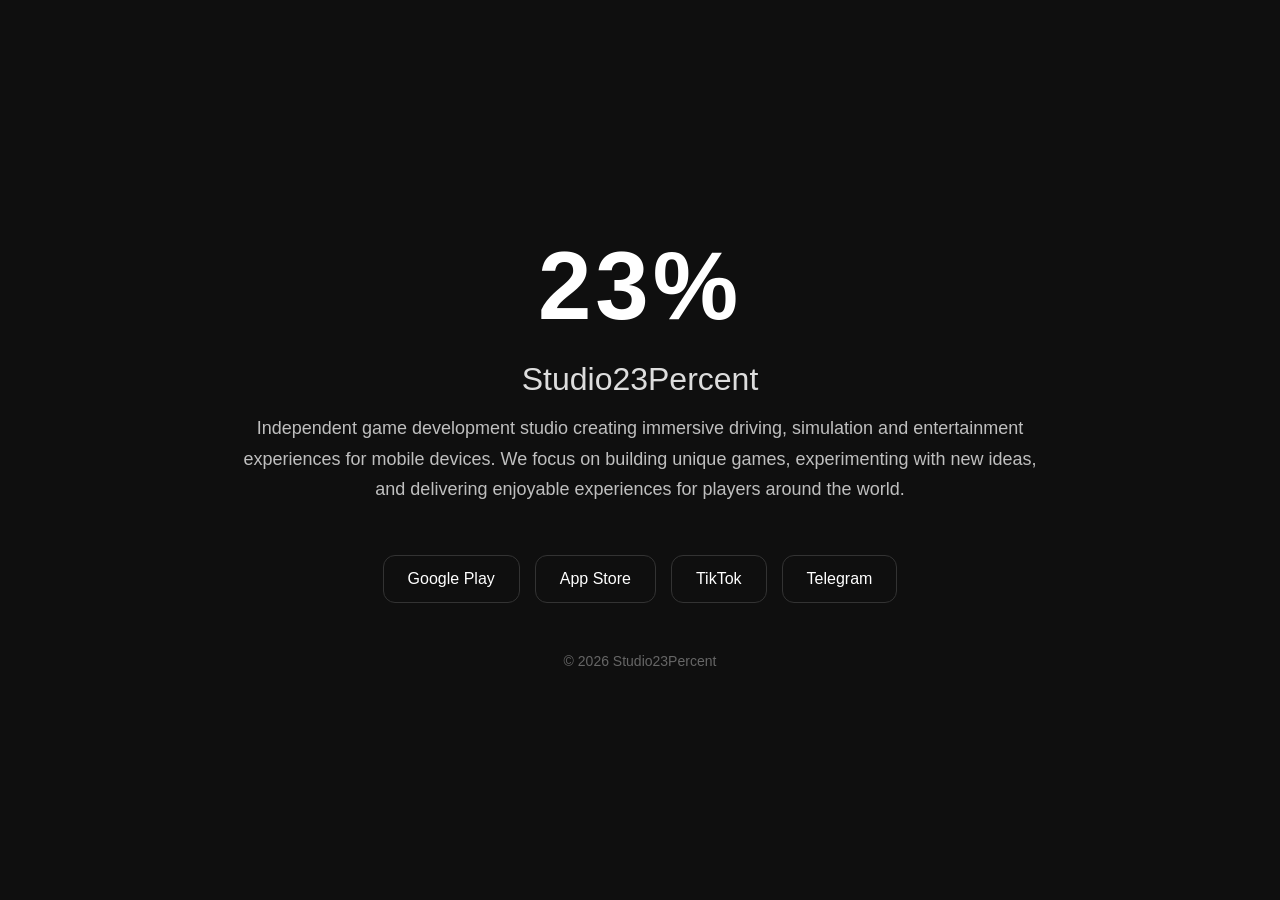
==== index.html @ ce6d324a "Create index.html for Studio23Percent website This file contains the HTML structure for the Studio23" ====
<!DOCTYPE html>
<html lang="en">
<head>
    <meta charset="UTF-8">
    <meta name="viewport" content="width=device-width, initial-scale=1.0">
    <title>Studio23Percent</title>

    <style>
        *{
            margin:0;
            padding:0;
            box-sizing:border-box;
        }

        body{
            background:#0f0f0f;
            color:white;
            font-family:Arial, Helvetica, sans-serif;
            min-height:100vh;
            display:flex;
            justify-content:center;
            align-items:center;
            text-align:center;
            padding:30px;
        }

        .container{
            max-width:800px;
        }

        .logo{
            font-size:96px;
            font-weight:900;
            letter-spacing:4px;
            margin-bottom:20px;
        }

        .studio{
            font-size:32px;
            margin-bottom:15px;
            color:#dddddd;
        }

        .description{
            font-size:18px;
            line-height:1.7;
            color:#bfbfbf;
            margin-bottom:50px;
        }

        .links{
            display:flex;
            flex-wrap:wrap;
            justify-content:center;
            gap:15px;
        }

        .links a{
            text-decoration:none;
            color:white;
            border:1px solid #333;
            padding:14px 24px;
            border-radius:12px;
            transition:0.2s;
        }

        .links a:hover{
            background:#1f1f1f;
            border-color:#666;
        }

        footer{
            margin-top:50px;
            color:#666;
            font-size:14px;
        }
    </style>
</head>
<body>

<div class="container">

    <div class="logo">23%</div>

    <div class="studio">Studio23Percent</div>

    <div class="description">
        Independent game development studio creating immersive driving,
        simulation and entertainment experiences for mobile devices.
        We focus on building unique games, experimenting with new ideas,
        and delivering enjoyable experiences for players around the world.
    </div>

    <div class="links">

        <a href="https://play.google.com/store/apps/details?id=com.company23.outscape">
            Google Play
        </a>

        <a href="https://apps.apple.com/app/outscape-car-simulator/id6764816410">
            App Store
        </a>

        <a href="https://www.tiktok.com/@outscape.23?_r=1&_t=ZS-96wCC42JVV1">
            TikTok
        </a>

        <a href="https://t.me/outscape">
            Telegram
        </a>

    </div>

    <footer>
        © 2026 Studio23Percent
    </footer>

</div>

</body>
</html>
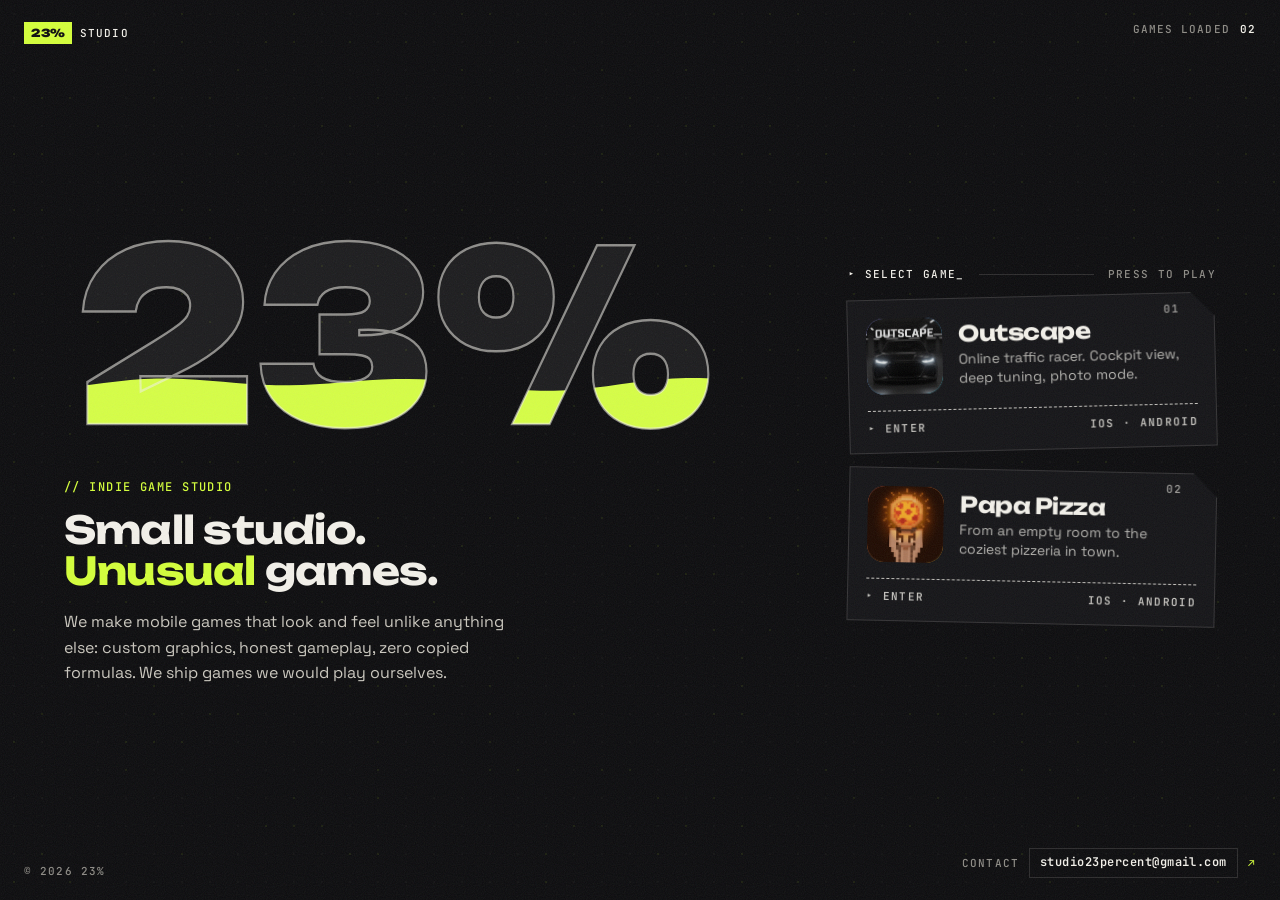
==== commit dc05bed5: "Add files via upload" ====
--- a/index.html
+++ b/index.html
@@ -1,121 +1,62 @@
-<!DOCTYPE html>
+<!doctype html>
 <html lang="en">
 <head>
-    <meta charset="UTF-8">
-    <meta name="viewport" content="width=device-width, initial-scale=1.0">
-    <title>Studio23Percent</title>
+  <meta charset="utf-8">
+  <meta name="viewport" content="width=device-width, initial-scale=1">
+  <title>23% — indie game studio</title>
+  <meta name="description" content="23% is a tiny indie game studio chasing unusual graphics and mechanics. Games: Outscape, Papa Pizza.">
+  <meta name="theme-color" content="#0c0c0e">
+  <meta property="og:title" content="23% — indie game studio">
+  <meta property="og:description" content="Small studio. Unusual games. 23% is a small indie game studio looking for unusual solutions in graphics and gameplay.">
+  <meta property="og:type" content="website">
+  <link rel="icon" href="assets/img/favicon.svg" type="image/svg+xml">
+  <link rel="preconnect" href="https://fonts.googleapis.com">
+  <link rel="preconnect" href="https://fonts.gstatic.com" crossorigin>
+  <link href="https://fonts.googleapis.com/css2?family=JetBrains+Mono:wght@500;600&family=Space+Grotesk:wght@400;500;600&family=Unbounded:wght@600;700;900&display=swap" rel="stylesheet">
+  <link rel="stylesheet" href="assets/css/style.css">
+  <script src="assets/js/games.js"></script>
+  <script src="assets/js/common.js"></script>
+</head>
+<body class="home-page" data-root="">
+  <div class="wipe is-intro" aria-hidden="true"></div>
+  <canvas class="dots" id="dots" aria-hidden="true"></canvas>
 
-    <style>
-        *{
-            margin:0;
-            padding:0;
-            box-sizing:border-box;
-        }
+  <div class="hud hud--tl"><span class="logo"><b>23%</b> studio</span></div>
+  <div class="hud hud--tr"><span>Games loaded</span><b id="count">02</b></div>
+  <div class="hud hud--bl">
+    <span>© <span class="year">2026</span> 23%</span>
+  </div>
+  <div class="hud hud--br">
+    <a class="mail" href="mailto:studio23percent@gmail.com"><span>Contact</span><b>studio23percent@gmail.com</b><i aria-hidden="true">↗</i></a>
+  </div>
 
-        body{
-            background:#0f0f0f;
-            color:white;
-            font-family:Arial, Helvetica, sans-serif;
-            min-height:100vh;
-            display:flex;
-            justify-content:center;
-            align-items:center;
-            text-align:center;
-            padding:30px;
-        }
+  <main class="stage" id="stage">
+    <h1 class="sr-only">23% — indie game studio</h1>
 
-        .container{
-            max-width:800px;
-        }
+    <svg class="mark" id="mark" viewBox="0 0 1000 360" role="img" aria-label="23%">
+      <defs>
+        <clipPath id="liquid"><path id="wave" d="M0 360H1000V360H0Z"/></clipPath>
+      </defs>
+      <text class="mark-fill" x="20" y="330" textLength="960" lengthAdjust="spacingAndGlyphs" clip-path="url(#liquid)">23%</text>
+      <text class="mark-outline" x="20" y="330" textLength="960" lengthAdjust="spacingAndGlyphs">23%</text>
+    </svg>
 
-        .logo{
-            font-size:96px;
-            font-weight:900;
-            letter-spacing:4px;
-            margin-bottom:20px;
-        }
-
-        .studio{
-            font-size:32px;
-            margin-bottom:15px;
-            color:#dddddd;
-        }
-
-        .description{
-            font-size:18px;
-            line-height:1.7;
-            color:#bfbfbf;
-            margin-bottom:50px;
-        }
-
-        .links{
-            display:flex;
-            flex-wrap:wrap;
-            justify-content:center;
-            gap:15px;
-        }
-
-        .links a{
-            text-decoration:none;
-            color:white;
-            border:1px solid #333;
-            padding:14px 24px;
-            border-radius:12px;
-            transition:0.2s;
-        }
-
-        .links a:hover{
-            background:#1f1f1f;
-            border-color:#666;
-        }
-
-        footer{
-            margin-top:50px;
-            color:#666;
-            font-size:14px;
-        }
-    </style>
-</head>
-<body>
-
-<div class="container">
-
-    <div class="logo">23%</div>
-
-    <div class="studio">Studio23Percent</div>
-
-    <div class="description">
-        Independent game development studio creating immersive driving,
-        simulation and entertainment experiences for mobile devices.
-        We focus on building unique games, experimenting with new ideas,
-        and delivering enjoyable experiences for players around the world.
+    <div class="intro">
+      <p class="eyebrow">// indie game studio</p>
+      <p class="statement">Small studio.<br><span class="hl">Unusual</span> games.</p>
+      <p class="lede">We make mobile games that look and feel unlike anything else: custom graphics, honest gameplay, zero copied formulas. We ship games we would play ourselves.</p>
     </div>
 
-    <div class="links">
+    <section class="select" aria-labelledby="selectTitle">
+      <div class="select-head">
+        <span id="selectTitle">▸ Select game<span class="blink">_</span></span>
+        <span class="rule"></span>
+        <span>Press to play</span>
+      </div>
+      <div class="carts" id="carts"></div>
+    </section>
+  </main>
 
-        <a href="https://play.google.com/store/apps/details?id=com.company23.outscape">
-            Google Play
-        </a>
-
-        <a href="https://apps.apple.com/app/outscape-car-simulator/id6764816410">
-            App Store
-        </a>
-
-        <a href="https://www.tiktok.com/@outscape.23?_r=1&_t=ZS-96wCC42JVV1">
-            TikTok
-        </a>
-
-        <a href="https://t.me/outscape">
-            Telegram
-        </a>
-
-    </div>
-
-    <footer>
-        © 2026 Studio23Percent
-    </footer>
-
-</div>
-
+  <script src="assets/js/main.js"></script>
 </body>
 </html>
--- a/assets/css/style.css
+++ b/assets/css/style.css
@@ -0,0 +1,656 @@
+/* =====================================================================
+   23% — indie game studio
+   ===================================================================== */
+:root {
+  --bg: #0c0c0e;
+  --panel: #141417;
+  --ink: #f3f1ea;
+  --ink-soft: #cbc8bf;
+  --muted: #8e8c86;
+  --line: rgba(243, 241, 234, .14);
+  --lime: #d4ff3a;
+  --accent: var(--lime);
+  --accent-2: #ff5c39;
+  --game-bg: #0c0c0e;
+  --font-display: "Unbounded", "Arial Black", system-ui, sans-serif;
+  --font-body: "Space Grotesk", system-ui, sans-serif;
+  --font-mono: "JetBrains Mono", ui-monospace, monospace;
+  --ease: cubic-bezier(.7, 0, .2, 1);
+  color-scheme: dark;
+}
+
+*, *::before, *::after { box-sizing: border-box; }
+html { -webkit-text-size-adjust: 100%; }
+body {
+  margin: 0;
+  min-height: 100vh;
+  min-height: 100svh;
+  position: relative;
+  background: var(--bg);
+  color: var(--ink);
+  font: 400 16px/1.6 var(--font-body);
+  -webkit-font-smoothing: antialiased;
+  overflow-x: hidden;
+  overflow-x: clip;
+}
+/* film grain */
+body::after {
+  content: "";
+  position: fixed;
+  inset: 0;
+  z-index: 90;
+  pointer-events: none;
+  opacity: .08;
+  background-image: url("data:image/svg+xml,%3Csvg xmlns='http://www.w3.org/2000/svg' width='160' height='160'%3E%3Cfilter id='n'%3E%3CfeTurbulence type='fractalNoise' baseFrequency='.9' numOctaves='3' stitchTiles='stitch'/%3E%3C/filter%3E%3Crect width='100%25' height='100%25' filter='url(%23n)'/%3E%3C/svg%3E");
+}
+::selection { background: var(--accent); color: #000; }
+a:focus-visible, .mark:focus-visible { outline: 2px solid var(--accent); outline-offset: 4px; }
+.sr-only {
+  position: absolute; width: 1px; height: 1px; padding: 0; margin: -1px;
+  overflow: hidden; clip: rect(0 0 0 0); white-space: nowrap; border: 0;
+}
+
+/* ---------- page transition ---------- */
+.wipe {
+  position: fixed;
+  inset: 0;
+  z-index: 100;
+  pointer-events: none;
+  background: var(--wipe, var(--accent));
+  clip-path: circle(0px at var(--x, 50%) var(--y, 50%));
+  transition: clip-path .6s var(--ease);
+}
+.wipe.is-full { clip-path: circle(150vmax at var(--x, 50%) var(--y, 50%)); }
+.wipe.is-intro { animation: wipe-out .75s .05s var(--ease) both; }
+@keyframes wipe-out {
+  from { clip-path: circle(150vmax at 50% 50%); }
+  to   { clip-path: circle(0px at 50% 50%); }
+}
+
+/* ---------- HUD (corner UI instead of a nav bar) ---------- */
+.hud {
+  position: fixed;
+  z-index: 30;
+  display: flex;
+  align-items: center;
+  gap: 10px;
+  font: 500 11px/1.3 var(--font-mono);
+  letter-spacing: .1em;
+  text-transform: uppercase;
+  color: var(--muted);
+}
+.hud b { color: var(--ink); font-weight: 600; }
+.hud a, a.hud { color: inherit; text-decoration: none; }
+.hud--tl { top: 22px; left: 24px; }
+.hud--tr { top: 22px; right: 24px; }
+.hud--bl { bottom: 22px; left: 24px; flex-direction: column; align-items: flex-start; gap: 4px; }
+.hud--br { bottom: 22px; right: 24px; }
+
+.logo { display: inline-flex; align-items: center; gap: 8px; color: var(--ink); }
+.logo b {
+  display: inline-grid;
+  place-items: center;
+  height: 22px;
+  padding: 0 7px;
+  background: var(--lime);
+  color: #0c0c0e;
+  font: 900 11px/1 var(--font-display);
+  letter-spacing: 0;
+}
+.bar {
+  position: relative;
+  width: 120px;
+  height: 8px;
+  border: 1px solid var(--line);
+  overflow: hidden;
+}
+.bar i { position: absolute; inset: 0 auto 0 0; width: 0; background: var(--lime); }
+.bar::after {
+  content: "";
+  position: absolute;
+  inset: 0;
+  background: repeating-linear-gradient(90deg, transparent 0 11px, var(--bg) 11px 12px);
+}
+/* contact e-mail in the bottom-right corner of the home page */
+.mail { display: inline-flex; align-items: center; gap: 10px; }
+.hud .mail b {
+  padding: 6px 10px;
+  border: 1px solid var(--line);
+  color: var(--ink);
+  font-size: 12px;
+  letter-spacing: .04em;
+  text-transform: none;
+  transition: background .2s ease, color .2s ease, border-color .2s ease;
+}
+.mail i { font-style: normal; color: var(--lime); transition: transform .2s ease; }
+.mail:hover b, .mail:focus-visible b { background: var(--lime); border-color: var(--lime); color: #0c0c0e; }
+.mail:hover i, .mail:focus-visible i { transform: translate(2px, -2px); }
+@media (max-width: 420px) { .mail > span { display: none; } }
+.pct { min-width: 4ch; text-align: right; color: var(--lime) !important; }
+
+/* =====================================================================
+   HOME
+   ===================================================================== */
+.dots { position: fixed; inset: 0; z-index: 0; pointer-events: none; }
+
+.stage {
+  position: relative;
+  z-index: 2;
+  min-height: 100vh;
+  min-height: 100svh;
+  display: grid;
+  grid-template-columns: repeat(12, minmax(0, 1fr));
+  grid-template-rows: auto auto;
+  align-content: center;
+  column-gap: 24px;
+  row-gap: 0;
+  padding: 84px 5vw 92px;
+}
+
+.mark {
+  grid-column: 1 / 8;
+  grid-row: 1;
+  align-self: end;
+  display: block;
+  width: 100%;
+  height: auto;
+  overflow: visible;
+  cursor: pointer;
+  user-select: none;
+  -webkit-tap-highlight-color: transparent;
+}
+.mark text { font-family: var(--font-display); font-weight: 900; font-size: 360px; }
+/* the empty part of the glyphs is a solid dim fill + a clear outline, so "23%" reads
+   as a word even though only the bottom 23% is "filled" with lime */
+.mark-outline {
+  fill: rgba(243, 241, 234, .07);
+  stroke: rgba(243, 241, 234, .55);
+  stroke-width: 2.5;
+  vector-effect: non-scaling-stroke;
+}
+.mark-fill { fill: var(--liquid, var(--lime)); transition: fill .5s ease; }
+
+.intro {
+  grid-column: 1 / 8;
+  grid-row: 2;
+  align-self: start;
+  position: relative;
+  z-index: 1;
+  padding-top: 36px;
+}
+.eyebrow {
+  margin: 0 0 14px;
+  font: 500 12px/1.3 var(--font-mono);
+  letter-spacing: .12em;
+  text-transform: uppercase;
+  color: var(--accent);
+}
+.statement {
+  margin: 0;
+  max-width: 17ch;
+  font: 700 clamp(28px, 3vw, 48px)/1.06 var(--font-display);
+  letter-spacing: -.02em;
+}
+.strike {
+  color: var(--muted);
+  text-decoration: line-through;
+  text-decoration-thickness: .08em;
+}
+.hl { color: var(--lime); }
+.lede { margin: 18px 0 0; max-width: 46ch; color: var(--ink-soft); }
+.lede em { color: var(--ink); font-style: normal; border-bottom: 1px dashed var(--muted); }
+
+.select {
+  grid-column: 9 / -1;
+  grid-row: 1 / 3;
+  align-self: center;
+  position: relative;
+  z-index: 1;
+}
+.select-head {
+  display: flex;
+  align-items: center;
+  gap: 14px;
+  margin-bottom: 16px;
+  font: 500 11px/1 var(--font-mono);
+  letter-spacing: .12em;
+  text-transform: uppercase;
+  color: var(--muted);
+}
+.select-head > span:first-child { color: var(--ink); }
+.select-head .rule { flex: 1; height: 1px; background: var(--line); }
+.blink { animation: blink 1s steps(1) infinite; }
+@keyframes blink { 50% { opacity: 0; } }
+
+.carts {
+  display: grid;
+  grid-template-columns: 1fr;
+  gap: 20px;
+}
+
+/* game "cartridge" */
+.cart {
+  --rot: -1.4deg;
+  position: relative;
+  isolation: isolate;
+  display: grid;
+  grid-template-columns: auto minmax(0, 1fr);
+  gap: 16px;
+  align-items: center;
+  padding: 18px;
+  background: var(--panel);
+  border: 1px solid var(--line);
+  color: var(--ink);
+  text-decoration: none;
+  clip-path: polygon(0 0, calc(100% - 24px) 0, 100% 24px, 100% 100%, 0 100%);
+  transform: perspective(900px) rotate(var(--rot)) rotateX(var(--rx, 0deg)) rotateY(var(--ry, 0deg)) translateY(var(--lift, 0px));
+  transition: transform .25s ease-out, color .3s ease;
+}
+.cart:nth-child(2n) { --rot: 1.2deg; }
+.cart::before {
+  content: "";
+  position: absolute;
+  inset: 0;
+  z-index: -1;
+  background: linear-gradient(115deg, var(--c1), var(--c2));
+  transform: scaleX(0);
+  transform-origin: left;
+  transition: transform .45s var(--ease);
+}
+.cart:hover, .cart:focus-visible { --lift: -6px; color: var(--cink); }
+.cart:hover::before, .cart:focus-visible::before { transform: scaleX(1); }
+.cart:focus-visible { outline-offset: 6px; }
+
+.cart-num {
+  position: absolute;
+  top: 10px;
+  right: 34px;
+  font: 600 11px/1 var(--font-mono);
+  letter-spacing: .1em;
+  opacity: .6;
+}
+.cart-icon { width: 76px; height: 76px; }
+.cart-icon .icon-fallback { font-size: 24px; }
+.cart-body { display: grid; gap: 4px; min-width: 0; }
+.cart-title { font: 700 22px/1.1 var(--font-display); letter-spacing: -.02em; }
+.cart-tag { font-size: 14px; line-height: 1.35; opacity: .72; }
+.cart-go {
+  grid-column: 1 / -1;
+  display: flex;
+  justify-content: space-between;
+  padding-top: 12px;
+  border-top: 1px dashed currentColor;
+  font: 600 11px/1 var(--font-mono);
+  letter-spacing: .12em;
+  text-transform: uppercase;
+  opacity: .8;
+}
+
+/* shared icon tile */
+.icon-tile {
+  position: relative;
+  display: block;
+  flex: none;
+  overflow: hidden;
+  border-radius: 23%;
+  background: #000;
+  box-shadow: inset 0 0 0 1px rgba(255, 255, 255, .12);
+}
+.icon-fallback {
+  position: absolute;
+  inset: 0;
+  display: grid;
+  place-items: center;
+  background:
+    radial-gradient(circle at 30% 25%, rgba(255, 255, 255, .35), transparent 45%),
+    linear-gradient(135deg, var(--c1, var(--accent)), var(--c2, var(--accent-2)));
+  color: rgba(0, 0, 0, .78);
+  font-family: var(--font-display);
+  font-weight: 900;
+  letter-spacing: -.04em;
+}
+.icon-tile img { position: absolute; inset: 0; width: 100%; height: 100%; object-fit: cover; }
+
+/* =====================================================================
+   GAME PAGE
+   ===================================================================== */
+.game-page { background-color: var(--game-bg); }
+/* ---- Fixed background layers (glow, cover art, running title) ----
+   On phones the address bar slides away while scrolling and the visible area changes
+   height. Each layer is as tall as the screen with the bar hidden (lvh) and anchored to
+   the edge of the screen that does NOT move:
+   - Android (bar on top)      -> anchored to the BOTTOM
+   - iPhone/iPad (bar at bottom) -> anchored to the TOP (see @supports block below) */
+.game-page::before {
+  content: "";
+  position: fixed;
+  left: 0;
+  right: 0;
+  bottom: 0;
+  height: 100vh;
+  height: 100lvh;
+  z-index: 0;
+  pointer-events: none;
+  background-image:
+    radial-gradient(70vmax 70vmax at 92% 0%, color-mix(in srgb, var(--accent) 24%, transparent), transparent 60%),
+    radial-gradient(60vmax 60vmax at 0% 100%, color-mix(in srgb, var(--accent-2) 14%, transparent), transparent 60%);
+}
+.cover {
+  position: fixed;
+  left: 0;
+  right: 0;
+  bottom: 0;
+  height: 100vh;
+  height: 100lvh;
+  z-index: 0;
+  pointer-events: none;
+  background: center / cover no-repeat;
+  opacity: 0;
+  transition: opacity 1.2s ease;
+  -webkit-mask-image: linear-gradient(180deg, #000 0%, transparent 85%);
+  mask-image: linear-gradient(180deg, #000 0%, transparent 85%);
+}
+.cover.is-on { opacity: .16; }
+@media (hover: none) {
+  /* the film-grain overlay sits ABOVE all content; on phones the browser sometimes
+     draws it as a dark translucent block while scrolling fast — turn it off there */
+  body::after { content: none; }
+}
+
+.marquee {
+  position: fixed;
+  left: -10vw;
+  right: -10vw;
+  bottom: 50vh;
+  bottom: 50lvh;
+  z-index: 1;
+  overflow: hidden;
+  white-space: nowrap;
+  pointer-events: none;
+  transform: translateY(50%) rotate(-6deg);
+}
+/* iOS (all iPhone browsers are WebKit): address bar is at the bottom -> anchor to top */
+@supports (-webkit-touch-callout: none) {
+  .game-page::before, .cover { top: 0; bottom: auto; }
+  .marquee { top: 50vh; top: 50lvh; bottom: auto; transform: translateY(-50%) rotate(-6deg); }
+}
+.marquee-track {
+  display: inline-flex;
+  animation: marquee 70s linear infinite;
+  font: 900 clamp(120px, 22vw, 340px)/1 var(--font-display);
+  text-transform: uppercase;
+  letter-spacing: -.03em;
+  color: transparent;
+  -webkit-text-stroke: 1.5px color-mix(in srgb, var(--accent) 30%, transparent);
+}
+.marquee-track span { padding-right: .35em; }
+@keyframes marquee { to { transform: translateX(-50%); } }
+
+.hud .back { display: inline-flex; align-items: center; gap: 10px; color: var(--ink); }
+.hud .back:hover { color: var(--accent); }
+.next { flex-direction: column; align-items: flex-end; gap: 4px; }
+.next b { font: 700 14px/1.1 var(--font-display); letter-spacing: -.01em; text-transform: none; transition: color .2s; }
+.next:hover b { color: var(--accent); }
+
+.game {
+  position: relative;
+  z-index: 2;
+  min-height: 100vh;
+  min-height: 100svh;
+  display: flex;
+  flex-direction: column;
+  justify-content: center;
+  gap: 80px;
+  padding: 100px 6vw;
+}
+.game-hero {
+  display: grid;
+  grid-template-columns: minmax(200px, 340px) minmax(0, 620px);
+  gap: clamp(40px, 7vw, 110px);
+  align-items: center;
+  justify-content: center;
+}
+
+.game-art { position: relative; width: 100%; }
+.game-icon {
+  width: 100%;
+  aspect-ratio: 1;
+  transform: perspective(900px) rotateX(var(--rx, 0deg)) rotateY(var(--ry, 0deg)) rotate(-4deg);
+  transition: transform .4s ease-out;
+  box-shadow:
+    0 50px 90px -30px color-mix(in srgb, var(--accent) 75%, transparent),
+    inset 0 0 0 1px rgba(255, 255, 255, .12);
+}
+.game-icon::after {
+  content: "";
+  position: absolute;
+  inset: 0;
+  border-radius: inherit;
+  background: linear-gradient(140deg, rgba(255, 255, 255, .22), transparent 40%);
+  pointer-events: none;
+}
+.game-icon .icon-fallback { font-size: clamp(56px, 9vw, 120px); }
+
+.badge {
+  position: absolute;
+  top: -36px;
+  right: -36px;
+  width: 124px;
+  height: 124px;
+  transform: rotate(8deg);
+}
+.badge circle { fill: var(--accent-2); }
+.badge text { fill: var(--game-bg); }
+.badge-ring {
+  transform-box: view-box;
+  transform-origin: 60px 60px;
+  animation: spin 18s linear infinite;
+}
+.badge-ring text { font: 600 9.5px var(--font-mono); letter-spacing: .12em; }
+.badge-num { font: 900 26px var(--font-display); }
+@keyframes spin { to { transform: rotate(360deg); } }
+
+/* title stays on one line; game.js shrinks it if it doesn't fit the column */
+.game-info { container-type: inline-size; min-width: 0; }
+.game-title {
+  margin: 0;
+  white-space: nowrap;
+  font: 900 clamp(40px, max(5.6vw, 16cqi), 96px)/.95 var(--font-display);
+  letter-spacing: -.035em;
+  text-transform: uppercase;
+  overflow-wrap: break-word;
+}
+.game-tagline {
+  margin: 16px 0 0;
+  font: 500 clamp(18px, 1.6vw, 22px)/1.35 var(--font-body);
+  color: var(--accent);
+}
+.game-desc { margin-top: 18px; max-width: 56ch; color: var(--ink-soft); }
+.game-desc p { margin: 0 0 12px; }
+
+.stores { display: flex; flex-wrap: wrap; gap: 18px; margin-top: 30px; }
+.store {
+  display: inline-flex;
+  align-items: center;
+  gap: 12px;
+  min-width: 210px;
+  padding: 12px 22px 12px 16px;
+  border-radius: 14px;
+  background: var(--accent);
+  color: var(--game-bg);
+  text-decoration: none;
+  box-shadow: 0 6px 0 var(--accent-2);
+  transition: transform .12s ease, box-shadow .12s ease;
+}
+.store:hover { transform: translateY(-2px); box-shadow: 0 8px 0 var(--accent-2); }
+.store:active { transform: translateY(6px); box-shadow: 0 0 0 var(--accent-2); }
+.store svg { width: 28px; height: 28px; flex: none; fill: currentColor; }
+.store-txt { display: grid; }
+.store small {
+  font: 600 10px/1.2 var(--font-mono);
+  letter-spacing: .1em;
+  text-transform: uppercase;
+  opacity: .75;
+}
+.store b { font: 700 18px/1.2 var(--font-display); letter-spacing: -.01em; }
+.store.is-soon {
+  background: transparent;
+  color: var(--muted);
+  box-shadow: none;
+  border: 1.5px dashed var(--line);
+  cursor: default;
+  transform: none;
+}
+
+.socials { display: flex; flex-wrap: wrap; align-items: center; gap: 14px; margin-top: 36px; }
+.socials-label {
+  width: 100%;
+  font: 500 11px/1 var(--font-mono);
+  letter-spacing: .12em;
+  text-transform: uppercase;
+  color: var(--muted);
+}
+.sticker {
+  --r: -2.5deg;
+  display: inline-flex;
+  align-items: center;
+  gap: 10px;
+  padding: 7px 18px 7px 7px;
+  border-radius: 999px;
+  background: var(--ink);
+  color: #111;
+  text-decoration: none;
+  font: 600 15px/1 var(--font-body);
+  transform: rotate(var(--r));
+  box-shadow: 0 10px 24px -12px rgba(0, 0, 0, .8);
+  transition: transform .2s ease;
+}
+.sticker:nth-child(odd) { --r: 2deg; }
+.sticker:hover { transform: rotate(0deg) scale(1.06); }
+.sticker i {
+  display: grid;
+  place-items: center;
+  width: 32px;
+  height: 32px;
+  border-radius: 50%;
+  background: var(--accent);
+  color: var(--game-bg);
+}
+.sticker svg { width: 17px; height: 17px; fill: currentColor; }
+
+.shots { max-width: 1100px; width: 100%; margin: 0 auto; }
+.shots-head { display: flex; align-items: baseline; justify-content: space-between; gap: 16px; }
+.shots-head .eyebrow { margin-bottom: 14px; }
+.shots-count {
+  font: 500 11px/1 var(--font-mono);
+  letter-spacing: .12em;
+  text-transform: uppercase;
+  color: var(--muted);
+}
+.shots-row {
+  display: flex;
+  gap: 16px;
+  overflow-x: auto;
+  scroll-snap-type: x mandatory;
+  overscroll-behavior-x: contain;
+  padding-bottom: 14px;
+  scrollbar-width: thin;
+  scrollbar-color: var(--accent) transparent;
+}
+/* snapping only for touch swipes — with a mouse it fights the wheel */
+@media (hover: hover) and (pointer: fine) {
+  .shots-row { scroll-snap-type: none; }
+}
+.shot {
+  flex: none;
+  width: min(560px, 82vw);
+  padding: 0;
+  border: 1px solid var(--line);
+  border-radius: 16px;
+  overflow: hidden;
+  background: var(--panel);
+  cursor: zoom-in;
+  scroll-snap-align: start;
+  transition: border-color .2s ease, transform .2s ease;
+}
+.shot:hover { border-color: var(--accent); transform: translateY(-3px); }
+.shot:focus-visible { outline: 2px solid var(--accent); outline-offset: 3px; }
+.shot img { display: block; width: 100%; height: auto; aspect-ratio: 16 / 9; object-fit: cover; }
+
+.lightbox {
+  position: fixed;
+  inset: 0;
+  z-index: 95;
+  display: grid;
+  place-items: center;
+  padding: 56px 16px;
+  background: rgba(0, 0, 0, .92);
+}
+.lightbox[hidden] { display: none; }
+.lightbox img {
+  max-width: 100%;
+  max-height: 100%;
+  border-radius: 12px;
+  user-select: none;
+}
+.lb-btn {
+  position: absolute;
+  display: grid;
+  place-items: center;
+  width: 46px;
+  height: 46px;
+  border: 1px solid var(--line);
+  border-radius: 50%;
+  background: rgba(20, 20, 23, .8);
+  color: var(--ink);
+  font: 600 18px/1 var(--font-body);
+  cursor: pointer;
+}
+.lb-btn:hover { background: var(--accent); color: var(--game-bg); }
+.lb-prev { left: 16px; top: 50%; transform: translateY(-50%); }
+.lb-next { right: 16px; top: 50%; transform: translateY(-50%); }
+.lb-close { top: 12px; right: 16px; }
+.lb-count {
+  position: absolute;
+  top: 26px;
+  left: 20px;
+  font: 500 12px/1 var(--font-mono);
+  letter-spacing: .12em;
+  color: var(--muted);
+}
+.no-scroll, .no-scroll body { overflow: hidden; }
+
+/* =====================================================================
+   RESPONSIVE
+   ===================================================================== */
+@media (max-width: 960px) {
+  .stage {
+    display: flex;
+    flex-direction: column;
+    justify-content: flex-start;
+    gap: 36px;
+    padding: 80px 16px 100px;
+  }
+  .intro { padding-top: 0; }
+  .statement { max-width: none; }
+
+  .hud { position: absolute; }
+  .hud--tl { top: 18px; left: 16px; }
+  .hud--tr { top: 18px; right: 16px; }
+  .hud--bl { bottom: 22px; left: 16px; }
+  .hud--br { bottom: 22px; right: 16px; }
+  .coords, .note { display: none; }
+  .bar { width: 72px; }
+
+  .game { justify-content: flex-start; gap: 56px; padding: 84px 16px 110px; }
+  .game-hero { grid-template-columns: 1fr; gap: 48px; }
+  .game-art { width: min(58vw, 240px); margin-left: 4px; }
+  .badge { width: 96px; height: 96px; top: -26px; right: -40px; }
+  .store { flex: 1 1 210px; }
+}
+
+@media (prefers-reduced-motion: reduce) {
+  .wipe, .wipe.is-intro { animation: none; transition: none; clip-path: circle(0px at 50% 50%); }
+  .marquee-track, .badge-ring, .blink { animation: none; }
+  .cart, .cart::before, .game-icon, .sticker, .store { transition: none; }
+}
